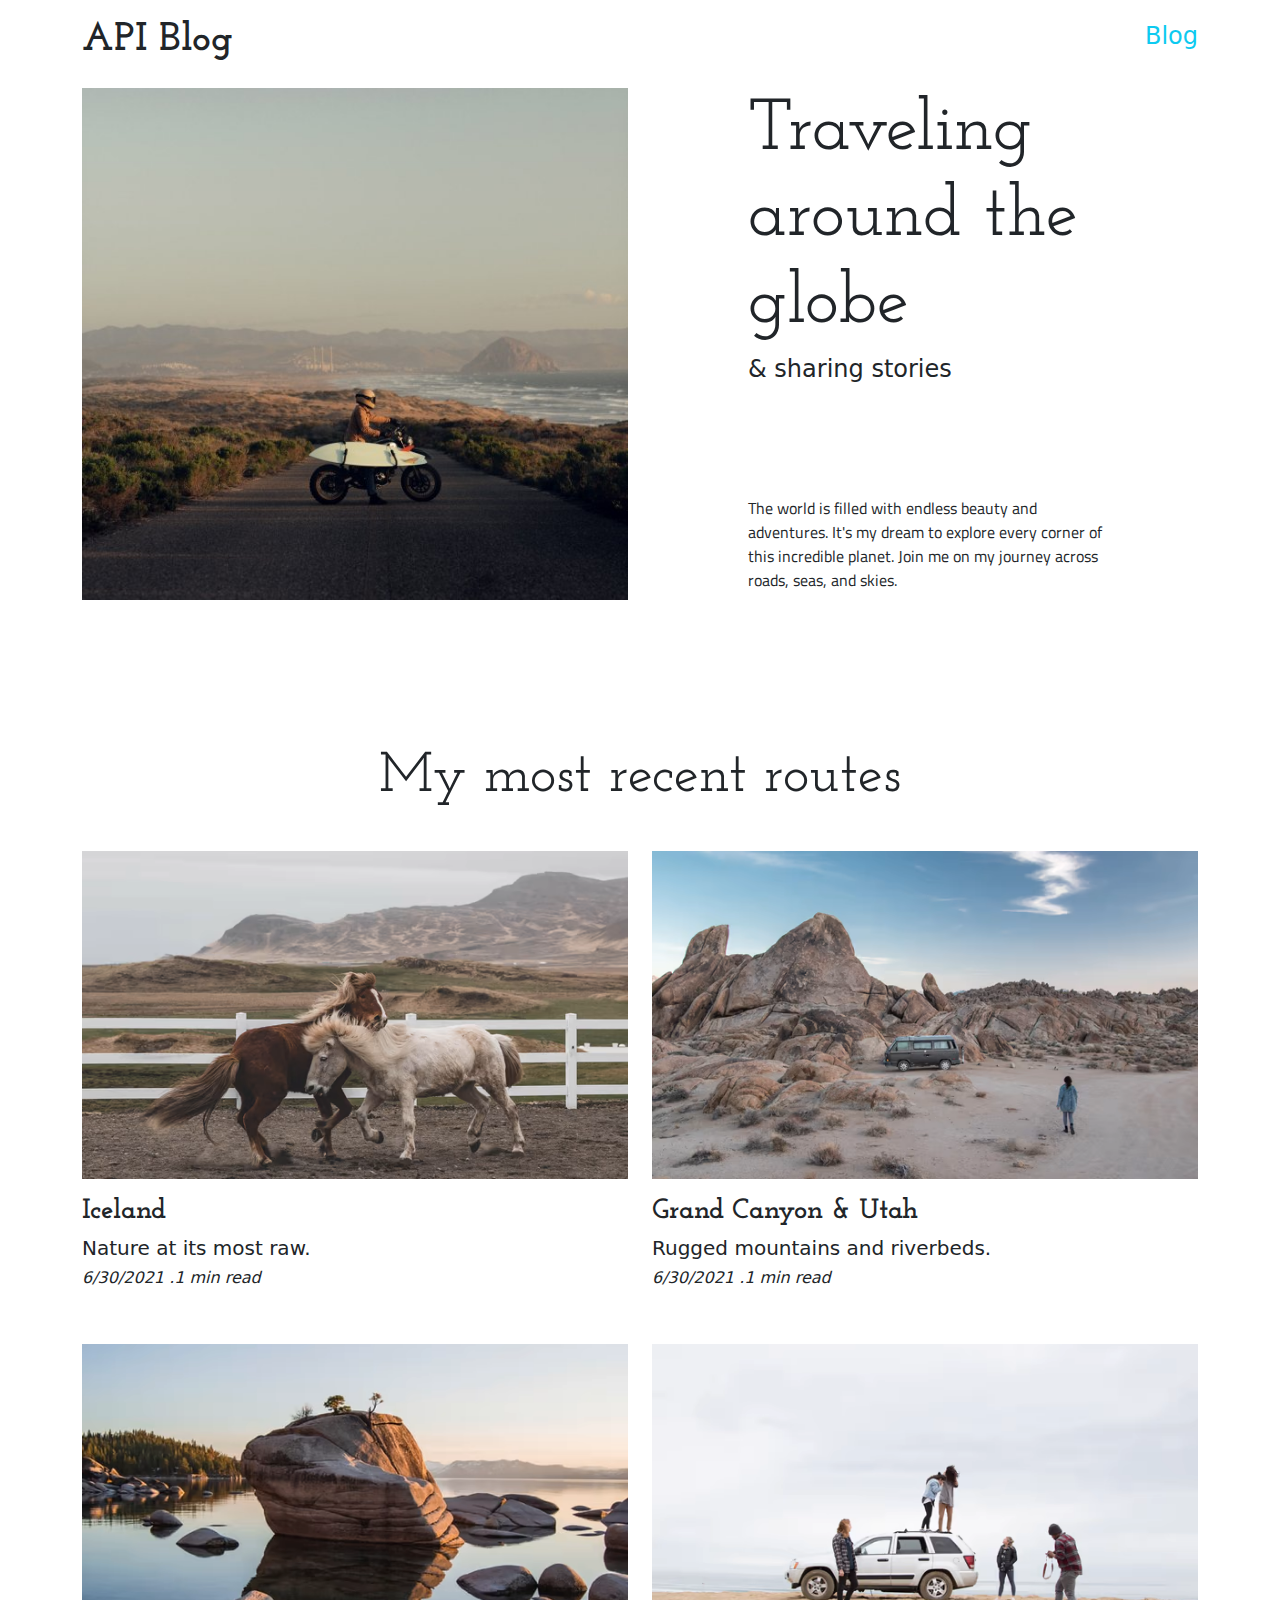
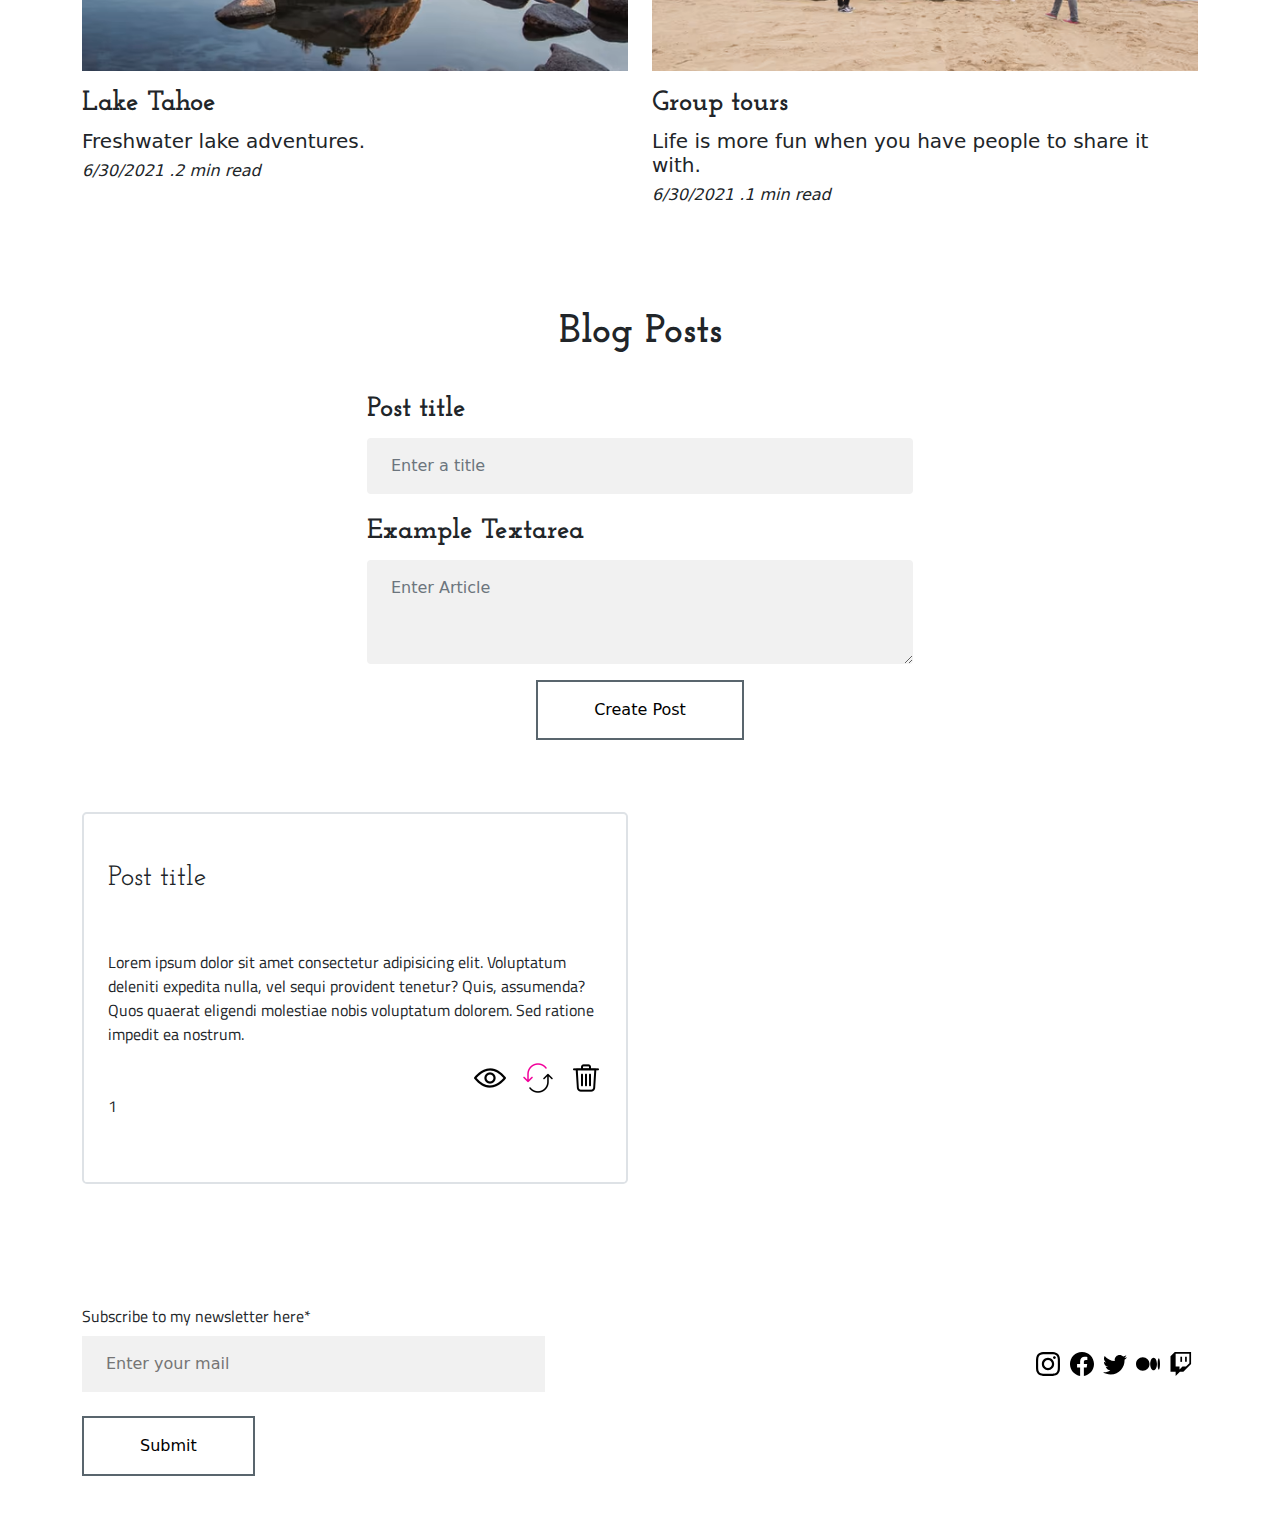
==== index.html @ 563577ec "First commit" ====
<!DOCTYPE html>
<html lang="en">
<head>
  <meta charset="UTF-8">
  <meta http-equiv="X-UA-Compatible" content="IE=edge">
  <meta name="viewport" content="width=device-width, initial-scale=1.0">
  <link rel="stylesheet" href="./css/style.css">
  <link rel="stylesheet" href="./css/bootstrap.min.css">
  <title>Document</title>
</head>
<body>

  <header>
    <nav class="container d-flex justify-content-between">
      <div class="py-3">
        <h1 class="fw-bold">API Blog</h1>
      </div>
      <ul class="d-flex align-items-center">
        <a href="#blog" class="text-decoration-none">
          <li class="fs-4 link-info" style="list-style: none;">Blog</li>
        </a>
      </ul>
    </nav>
  </header>

  <section class="mb-5">
    <div class="container">
      <div class="row">
        <div class="col-lg-6 col-md-12">
          <div class="pb-5">
            <img class="img-fluid w-100" src="./images/hero.jpg" alt="">
          </div>
        </div>

        <div class="col-lg-6">
          <div>
            <div class="w-75 ms-lg-5 ps-lg-5">
              <h1 class="display-2" style="font-weight: 500;">Traveling around the globe</h1>
              <h4>& sharing stories</h4>
            </div>
            <div class="ms-lg-5 ps-lg-5 mt-5 pt-5 w-75">
              <p class="mt-3">The world is filled with endless beauty and adventures. It's my dream to explore every corner of this incredible planet. Join me on my journey across roads, seas, and skies.</p>
            </div>
          </div>
        </div>
      </div>
    </div>
  </section>

  <section>
    <div class="container pt-5">
      <h1 class="text-center display-4 pb-2" style="font-weight: 500;">My most recent routes</h1>
      <div class="row">
        <div class="col-lg-6 col-md-6 py-4">
          <div class="pb-3">
            <img class="img-fluid" src="./images/horses.avif" alt="">
          </div>
          <div>
            <h3 class="fs-3 fw-bold">Iceland</h3>
            <h4 class="fs-5">Nature at its most raw.</h4>
            <h4 class="fs-6 fst-italic">6/30/2021 .1 min read</h4>
          </div>
        </div>

        <div class="col-lg-6 col-md-6 py-4">
          <div class="pb-3">
            <img class="img-fluid" src="./images/car-hill.avif" alt="">
          </div>
          <div>
            <h3 class="fs-3 fw-bold">Grand Canyon & Utah</h3>
            <h4 class="fs-5">Rugged mountains and riverbeds.</h4>
            <h4 class="fs-6 fst-italic">6/30/2021 .1 min read</h4>
          </div>
        </div>

        <div class="col-lg-6 col-md-6 py-4">
          <div class="pb-3">
            <img class="img-fluid" src="./images/water.avif" alt="">
          </div>
          <div>
            <h3 class="fs-3 fw-bold">Lake Tahoe</h3>
            <h4 class="fs-5">Freshwater lake adventures.</h4>
            <h4 class="fs-6 fst-italic">6/30/2021 .2 min read</h4>
          </div>
        </div>

        <div class="col-lg-6 col-md-6 py-4">
          <div class="pb-3">
            <img class="img-fluid" src="./images/car-photo.avif" alt="">
          </div>
          <div>
            <h3 class="fs-3 fw-bold">Group tours</h3>
            <h4 class="fs-5">Life is more fun when you have people to share it with.</h4>
            <h4 class="fs-6 fst-italic">6/30/2021 .1 min read</h4>
          </div>
        </div>
      </div>
    </div>
  </section>

  <section class="mt-5" id="blog">
    <h1 class="text-center py-4" style="font-weight: 700;">Blog Posts</h1>
    <div class="container">
      <div class="row d-flex justify-content-center">
        <div class="col-lg-6">
          <div>
            <form action="" id="post-form">
              <div class="mb-3">
                <label for="form-input" class="form-label fs-3 fw-bold">Post title</label>
                <input type="text" class="form-control modInput" id="title" placeholder="Enter a title">
              </div>
              <div class="mb-3">
                <label for="form-input" class="form-label fs-3 fw-bold">Example Textarea</label>
                <textarea name="" class="form-control modTextarea" id="body" rows="3" placeholder="Enter Article"></textarea>
              </div>
    
              <div class="d-flex justify-content-center">
                <button class="newsBtn" type="subit">Create Post</button>
              </div>
            </form>
          </div>
        </div>
      </div>
    </div>
  </section>

  <section>
    <div class="card-section mt-5">
      <div class="container py-4">
        <div class="row" id="post-holder">
          <div class="col-lg-6">
            <div class="card border border-2 rounded-3">
              <div class="card-body py-5 px-4">
                <h3 id="post-title">Post title</h3>
                <p id="post-body">Lorem ipsum dolor sit amet consectetur adipisicing elit. Voluptatum deleniti expedita nulla, vel sequi provident tenetur? Quis, assumenda? Quos quaerat eligendi molestiae nobis voluptatum dolorem. Sed ratione impedit ea nostrum.</p>
  
                <div class="d-flex justify-content-end" style="gap: 1rem;">
                  <button class="">
                    <img src="./images/eye.svg" alt="">
                  </button>
                  <button class="">
                    <img src="./images/refresh.svg" alt="">
                  </button>
                  <button>
                    <img src="./images/delete.svg" alt="">
                  </button>
                </div>
                <p>1</p>
              </div>
            </div>
          </div>
        </div>
      </div>
    </div>
  </section>
  
  <footer>
    <div class="container py-5 mt-5">
      <div class="row">
        <div class="col-lg-10 col-md-8 col-12">
          <form action="" class="w-100">
            <div class="pb-4">
              <div>
                <p class="mb-2">Subscribe to my newsletter here*</p>
              </div>
              <div class="input">
                <input class="w-50" type="email" placeholder="Enter your mail">
              </div>
            </div>
            <div>
              <button class="newsBtn">Submit</button>
            </div>
          </form>
        </div>
  
        <div class="social col-lg-2 col-md-4 col-12 pt-5">
          <img class="ps-1" src="./images/instagram.svg" alt="">
          <img class="ps-1" src="./images/facebook.svg" alt="">
          <img class="ps-1" src="./images/twitter.svg" alt="">
          <img class="ps-1" src="./images/medium.svg" alt="">
          <img class="ps-1" src="./images/twitch.svg" alt="">
          
        </div>
      </div>
    </div>
  </footer>


  



  <script src="./js/bootstrap.min.js"></script>
  <script src="./js/script.js"></script>
</body>
</html>
---- css/style.css ----
@import url('https://fonts.googleapis.com/css2?family=DM+Sans:wght@500;700&family=Josefin+Slab:wght@300;400;500;600;700&family=Titillium+Web:wght@400;600&display=swap');

*{
  margin: 0;
  padding: 0;
  box-sizing: border-box;
}
h1,
h3,
label{
  font-family: 'josefin slab';
}
p{
  font-family: 'Titillium Web';
}
button{
  background: none;
  border: none
}
#post-title{
  height: 5rem;
  padding-bottom: 1rem;
}
.newsBtn{
  padding: 1rem 3.5rem;
  border: 2px solid #59656d;
}
.input{
  width: 100%;
}
.input input,
.modInput,
.modTextarea{

  background: #f1f1f1 !important;
  border: none !important;
  outline: none !important;
  padding: 1rem 0 1rem 1.5rem !important;
  
}
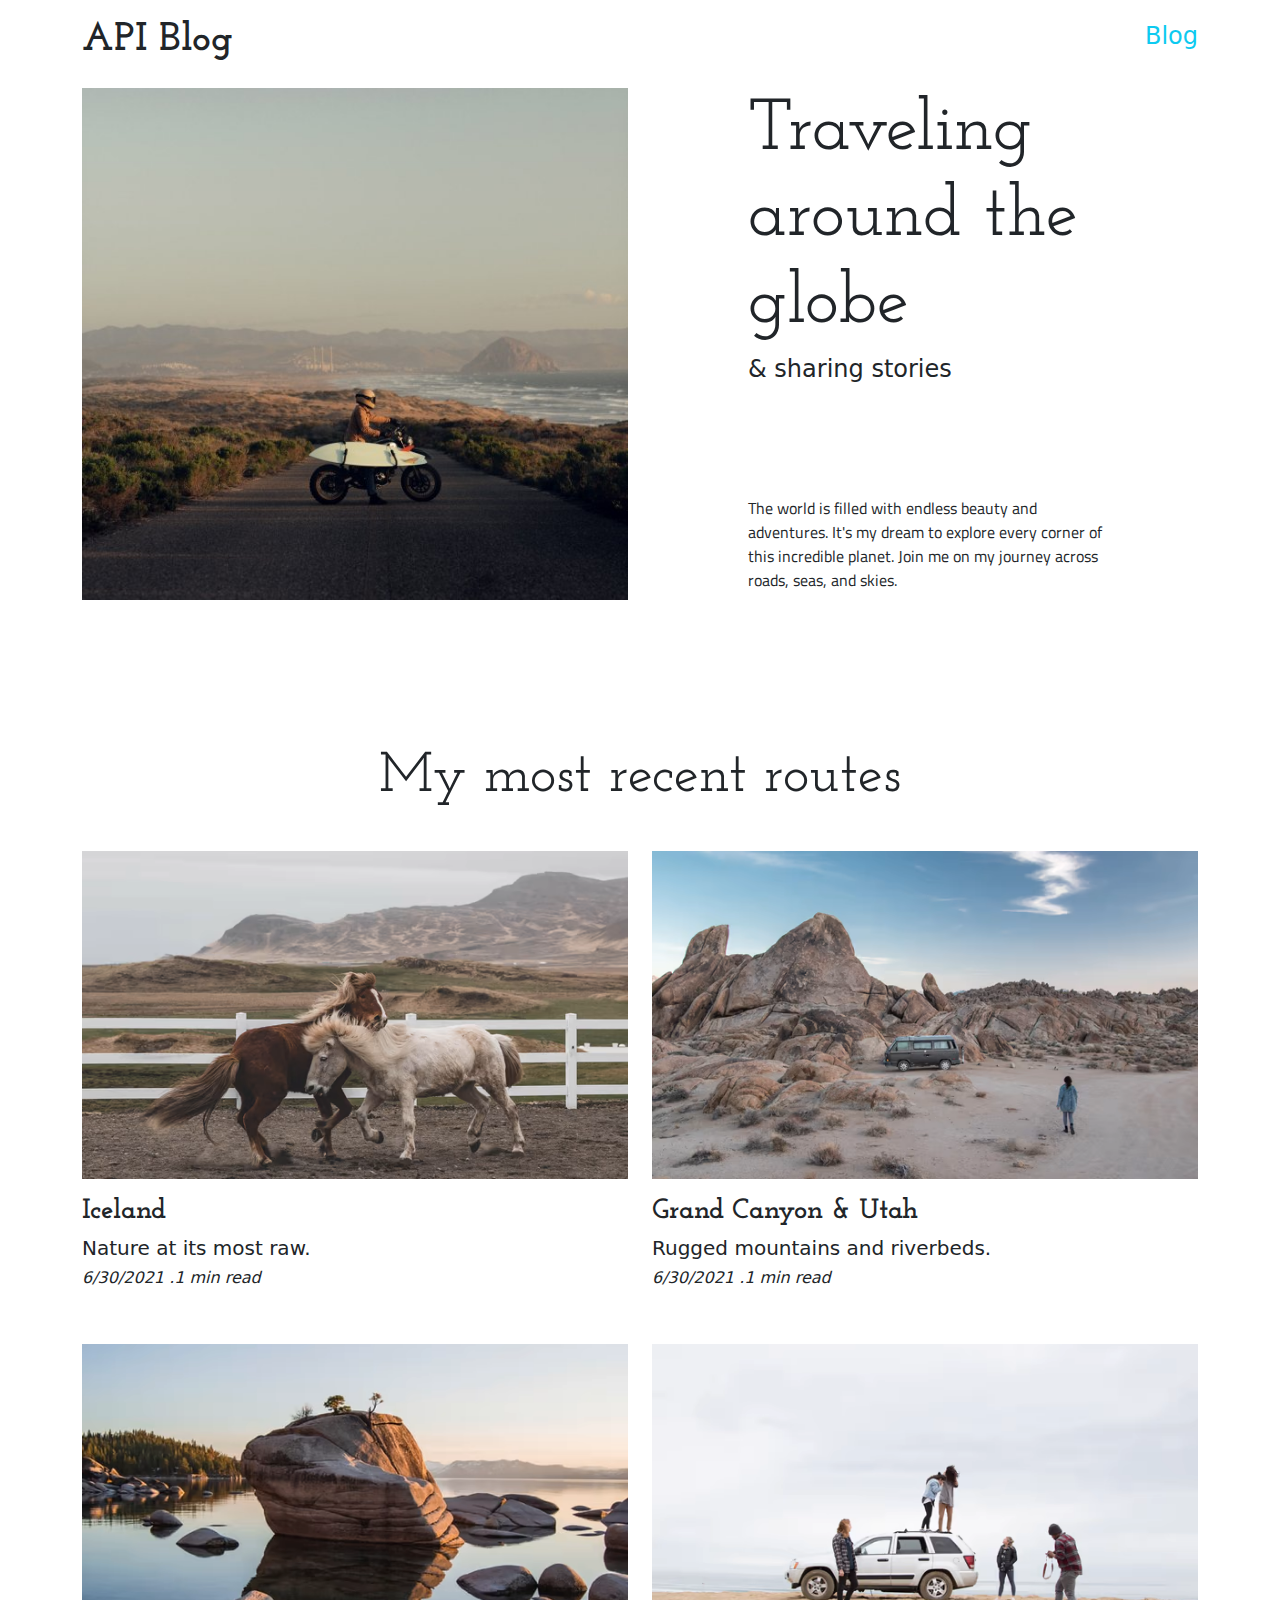
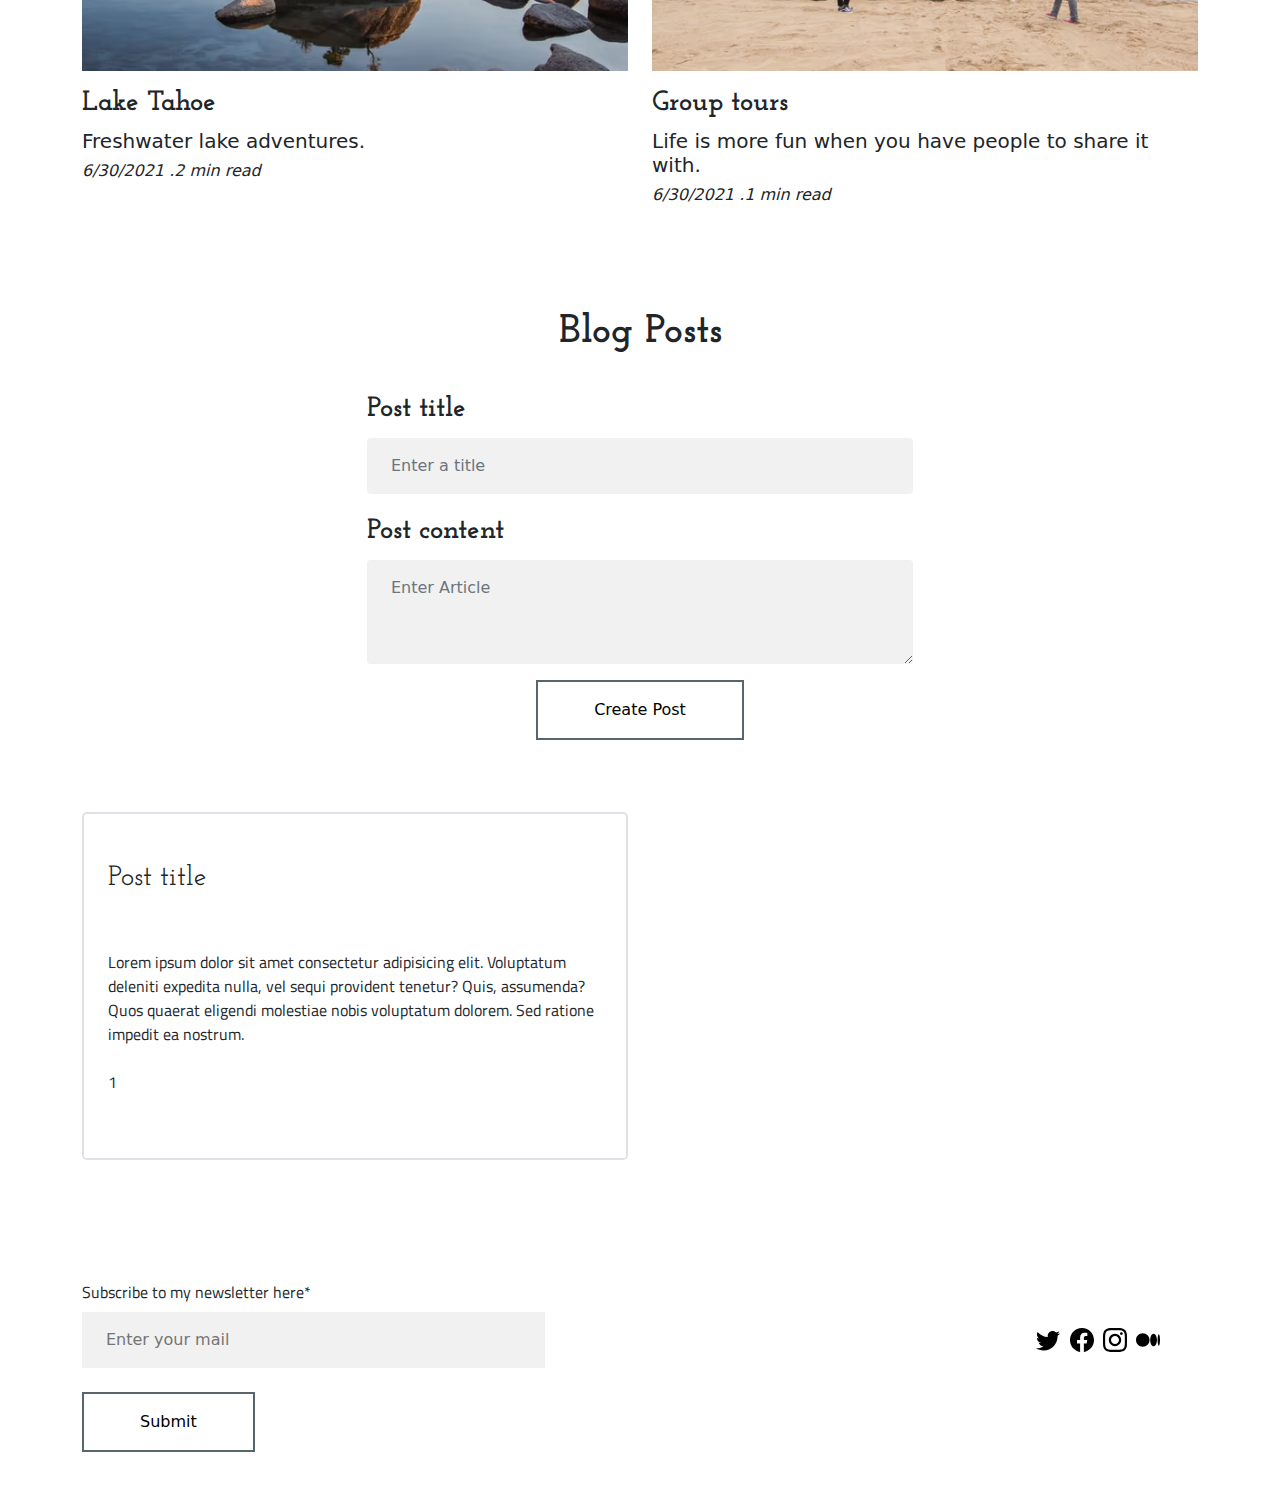
==== commit 3a830af0: "Final Changes" ====
--- a/index.html
+++ b/index.html
@@ -6,6 +6,7 @@
   <meta name="viewport" content="width=device-width, initial-scale=1.0">
   <link rel="stylesheet" href="./css/style.css">
   <link rel="stylesheet" href="./css/bootstrap.min.css">
+  <script src="https://kit.fontawesome.com/1b7cea6731.js" crossorigin="anonymous"></script>
   <title>Document</title>
 </head>
 <body>
@@ -110,7 +111,7 @@
                 <input type="text" class="form-control modInput" id="title" placeholder="Enter a title">
               </div>
               <div class="mb-3">
-                <label for="form-input" class="form-label fs-3 fw-bold">Example Textarea</label>
+                <label for="form-input" class="form-label fs-3 fw-bold">Post content</label>
                 <textarea name="" class="form-control modTextarea" id="body" rows="3" placeholder="Enter Article"></textarea>
               </div>
     
@@ -136,7 +137,8 @@
   
                 <div class="d-flex justify-content-end" style="gap: 1rem;">
                   <button class="">
-                    <img src="./images/eye.svg" alt="">
+                    <!-- <img src="./images/eye.svg" alt=""> -->
+                    <i class="fa-solid fa-eye"></i>
                   </button>
                   <button class="">
                     <img src="./images/refresh.svg" alt="">
@@ -174,12 +176,10 @@
         </div>
   
         <div class="social col-lg-2 col-md-4 col-12 pt-5">
+          <img class="ps-1" src="./images/twitter.svg" alt="">
+          <img class="ps-1" src="./images/facebook.svg" alt="">
           <img class="ps-1" src="./images/instagram.svg" alt="">
-          <img class="ps-1" src="./images/facebook.svg" alt="">
-          <img class="ps-1" src="./images/twitter.svg" alt="">
           <img class="ps-1" src="./images/medium.svg" alt="">
-          <img class="ps-1" src="./images/twitch.svg" alt="">
-          
         </div>
       </div>
     </div>
--- a/css/style.css
+++ b/css/style.css
@@ -21,6 +21,9 @@
   height: 5rem;
   padding-bottom: 1rem;
 }
+#post-body{
+  height: 5rem;
+}
 .newsBtn{
   padding: 1rem 3.5rem;
   border: 2px solid #59656d;
